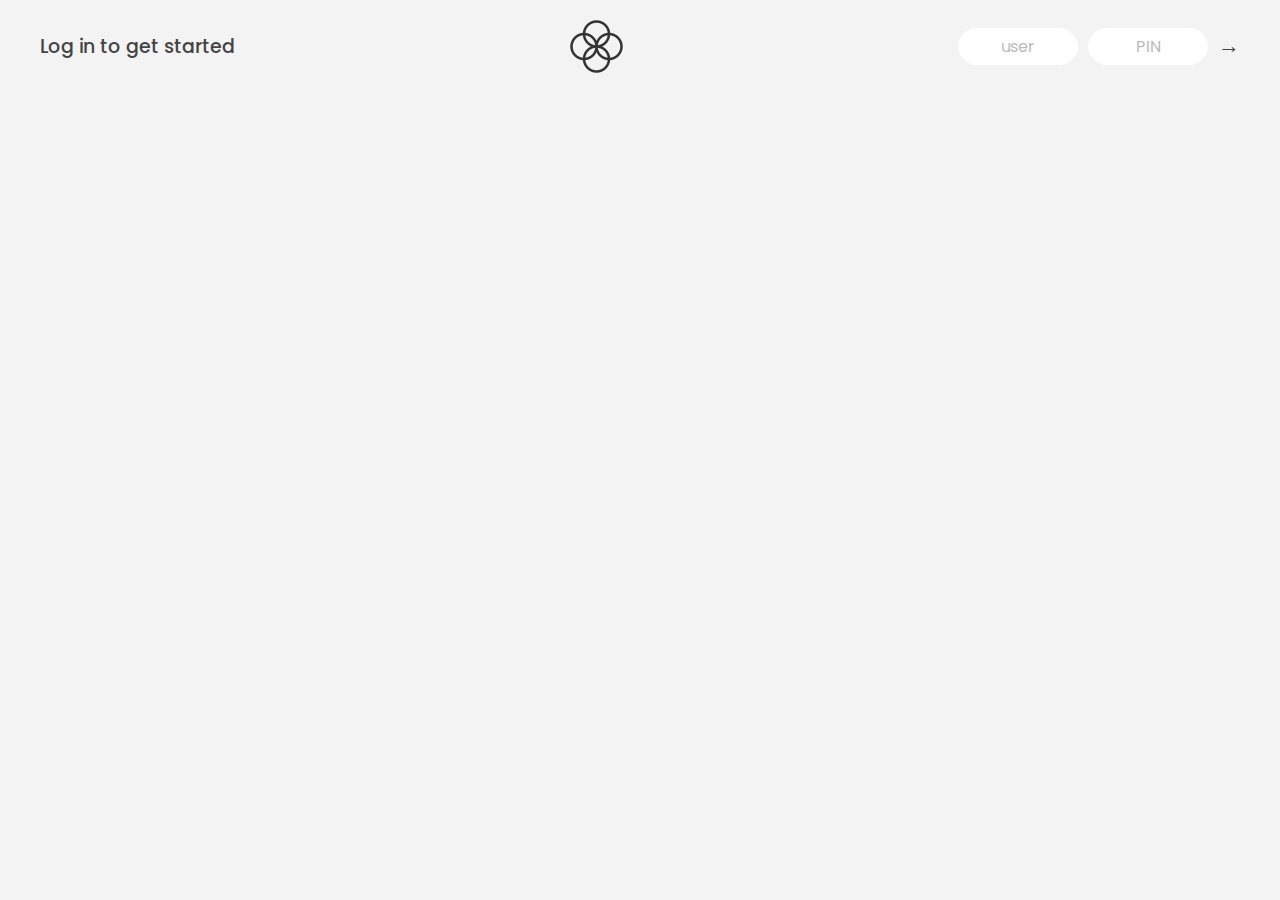
==== Array/index.html @ 54cf4299 "array  lecture 3 complete" ====
<!DOCTYPE html>
<html lang="en">
  <head>
    <meta charset="UTF-8" />
    <meta name="viewport" content="width=device-width, initial-scale=1.0" />
    <meta http-equiv="X-UA-Compatible" content="ie=edge" />
    <link rel="shortcut icon" type="image/png" href="/icon.png" />

    <link
      href="https://fonts.googleapis.com/css?family=Poppins:400,500,600&display=swap"
      rel="stylesheet"
    />

    <link rel="stylesheet" href="style.css" />
    <title>Bankist</title>
  </head>
  <body>
    <!-- TOP NAVIGATION -->
    <nav>
      <p class="welcome">Log in to get started</p>
      <img src="logo.png" alt="Logo" class="logo" />
      <form class="login">
        <input
          type="text"
          placeholder="user"
          class="login__input login__input--user"
        />
        <!-- In practice, use type="password" -->
        <input
          type="text"
          placeholder="PIN"
          maxlength="4"
          class="login__input login__input--pin"
        />
        <button class="login__btn">&rarr;</button>
      </form>
    </nav>

    <main class="app">
      <!-- BALANCE -->
      <div class="balance">
        <div>
          <p class="balance__label">Current balance</p>
          <p class="balance__date">
            As of <span class="date">05/03/2037</span>
          </p>
        </div>
        <p class="balance__value">0000€</p>
      </div>

      <!-- MOVEMENTS -->
      <div class="movements">
        <div class="movements__row">
          <div class="movements__type movements__type--deposit">2 deposit</div>
          <div class="movements__date">3 days ago</div>
          <div class="movements__value">4 000€</div>
        </div>
        <div class="movements__row">
          <div class="movements__type movements__type--withdrawal">
            1 withdrawal
          </div>
          <div class="movements__date">24/01/2037</div>
          <div class="movements__value">-378€</div>
        </div>
      </div>

      <!-- SUMMARY -->
      <div class="summary">
        <p class="summary__label">In</p>
        <p class="summary__value summary__value--in">0000€</p>
        <p class="summary__label">Out</p>
        <p class="summary__value summary__value--out">0000€</p>
        <p class="summary__label">Interest</p>
        <p class="summary__value summary__value--interest">0000€</p>
        <button class="btn--sort">&downarrow; SORT</button>
      </div>

      <!-- OPERATION: TRANSFERS -->
      <div class="operation operation--transfer">
        <h2>Transfer money</h2>
        <form class="form form--transfer">
          <input type="text" class="form__input form__input--to" />
          <input type="number" class="form__input form__input--amount" />
          <button class="form__btn form__btn--transfer">&rarr;</button>
          <label class="form__label">Transfer to</label>
          <label class="form__label">Amount</label>
        </form>
      </div>

      <!-- OPERATION: LOAN -->
      <div class="operation operation--loan">
        <h2>Request loan</h2>
        <form class="form form--loan">
          <input type="number" class="form__input form__input--loan-amount" />
          <button class="form__btn form__btn--loan">&rarr;</button>
          <label class="form__label form__label--loan">Amount</label>
        </form>
      </div>

      <!-- OPERATION: CLOSE -->
      <div class="operation operation--close">
        <h2>Close account</h2>
        <form class="form form--close">
          <input type="text" class="form__input form__input--user" />
          <input
            type="password"
            maxlength="6"
            class="form__input form__input--pin"
          />
          <button class="form__btn form__btn--close">&rarr;</button>
          <label class="form__label">Confirm user</label>
          <label class="form__label">Confirm PIN</label>
        </form>
      </div>

      <!-- LOGOUT TIMER -->
      <p class="logout-timer">
        You will be logged out in <span class="timer">05:00</span>
      </p>
    </main>

    <!-- <footer>
      &copy; by Jonas Schmedtmann. Don't claim as your own :)
    </footer> -->

    <script src="script.js"></script>
  </body>
</html>
---- Array/style.css ----
/*
 * Use this CSS to learn some intersting techniques,
 * in case you're wondering how I built the UI.
 * Have fun! 😁
 */

* {
  margin: 0;
  padding: 0;
  box-sizing: inherit;
}

html {
  font-size: 62.5%;
  box-sizing: border-box;
}

body {
  font-family: "Poppins", sans-serif;
  color: #444;
  background-color: #f3f3f3;
  height: 100vh;
  padding: 2rem;
}

nav {
  display: flex;
  justify-content: space-between;
  align-items: center;
  padding: 0 2rem;
}

.welcome {
  font-size: 1.9rem;
  font-weight: 500;
}

.logo {
  height: 5.25rem;
}

.login {
  display: flex;
}

.login__input {
  border: none;
  padding: 0.5rem 2rem;
  font-size: 1.6rem;
  font-family: inherit;
  text-align: center;
  width: 12rem;
  border-radius: 10rem;
  margin-right: 1rem;
  color: inherit;
  border: 1px solid #fff;
  transition: all 0.3s;
}

.login__input:focus {
  outline: none;
  border: 1px solid #ccc;
}

.login__input::placeholder {
  color: #bbb;
}

.login__btn {
  border: none;
  background: none;
  font-size: 2.2rem;
  color: inherit;
  cursor: pointer;
  transition: all 0.3s;
}

.login__btn:hover,
.login__btn:focus,
.btn--sort:hover,
.btn--sort:focus {
  outline: none;
  color: #777;
}

/* MAIN */
.app {
  position: relative;
  max-width: 100rem;
  margin: 4rem auto;
  display: grid;
  grid-template-columns: 4fr 3fr;
  grid-template-rows: auto repeat(3, 15rem) auto;
  gap: 2rem;

  /* NOTE This creates the fade in/out anumation */
  opacity: 0;
  transition: all 1s;
}

.balance {
  grid-column: 1 / span 2;
  display: flex;
  align-items: flex-end;
  justify-content: space-between;
  margin-bottom: 2rem;
}

.balance__label {
  font-size: 2.2rem;
  font-weight: 500;
  margin-bottom: -0.2rem;
}

.balance__date {
  font-size: 1.4rem;
  color: #888;
}

.balance__value {
  font-size: 4.5rem;
  font-weight: 400;
}

/* MOVEMENTS */
.movements {
  grid-row: 2 / span 3;
  background-color: #fff;
  border-radius: 1rem;
  overflow: scroll;
}

.movements__row {
  padding: 2.25rem 4rem;
  display: flex;
  align-items: center;
  border-bottom: 1px solid #eee;
}

.movements__type {
  font-size: 1.1rem;
  text-transform: uppercase;
  font-weight: 500;
  color: #fff;
  padding: 0.1rem 1rem;
  border-radius: 10rem;
  margin-right: 2rem;
}

.movements__date {
  font-size: 1.1rem;
  text-transform: uppercase;
  font-weight: 500;
  color: #666;
}

.movements__type--deposit {
  background-image: linear-gradient(to top left, #39b385, #9be15d);
}

.movements__type--withdrawal {
  background-image: linear-gradient(to top left, #e52a5a, #ff585f);
}

.movements__value {
  font-size: 1.7rem;
  margin-left: auto;
}

/* SUMMARY */
.summary {
  grid-row: 5 / 6;
  display: flex;
  align-items: baseline;
  padding: 0 0.3rem;
  margin-top: 1rem;
}

.summary__label {
  font-size: 1.2rem;
  font-weight: 500;
  text-transform: uppercase;
  margin-right: 0.8rem;
}

.summary__value {
  font-size: 2.2rem;
  margin-right: 2.5rem;
}

.summary__value--in,
.summary__value--interest {
  color: #66c873;
}

.summary__value--out {
  color: #f5465d;
}

.btn--sort {
  margin-left: auto;
  border: none;
  background: none;
  font-size: 1.3rem;
  font-weight: 500;
  cursor: pointer;
}

/* OPERATIONS */
.operation {
  border-radius: 1rem;
  padding: 3rem 4rem;
  color: #333;
}

.operation--transfer {
  background-image: linear-gradient(to top left, #ffb003, #ffcb03);
}

.operation--loan {
  background-image: linear-gradient(to top left, #39b385, #9be15d);
}

.operation--close {
  background-image: linear-gradient(to top left, #e52a5a, #ff585f);
}

h2 {
  margin-bottom: 1.5rem;
  font-size: 1.7rem;
  font-weight: 600;
  color: #333;
}

.form {
  display: grid;
  grid-template-columns: 2.5fr 2.5fr 1fr;
  grid-template-rows: auto auto;
  gap: 0.4rem 1rem;
}

/* Exceptions for interst */
.form.form--loan {
  grid-template-columns: 2.5fr 1fr 2.5fr;
}
.form__label--loan {
  grid-row: 2;
}
/* End exceptions */

.form__input {
  width: 100%;
  border: none;
  background-color: rgba(255, 255, 255, 0.4);
  font-family: inherit;
  font-size: 1.5rem;
  text-align: center;
  color: #333;
  padding: 0.3rem 1rem;
  border-radius: 0.7rem;
  transition: all 0.3s;
}

.form__input:focus {
  outline: none;
  background-color: rgba(255, 255, 255, 0.6);
}

.form__label {
  font-size: 1.3rem;
  text-align: center;
}

.form__btn {
  border: none;
  border-radius: 0.7rem;
  font-size: 1.8rem;
  background-color: #fff;
  cursor: pointer;
  transition: all 0.3s;
}

.form__btn:focus {
  outline: none;
  background-color: rgba(255, 255, 255, 0.8);
}

.logout-timer {
  padding: 0 0.3rem;
  margin-top: 1.9rem;
  text-align: right;
  font-size: 1.25rem;
}

.timer {
  font-weight: 600;
}
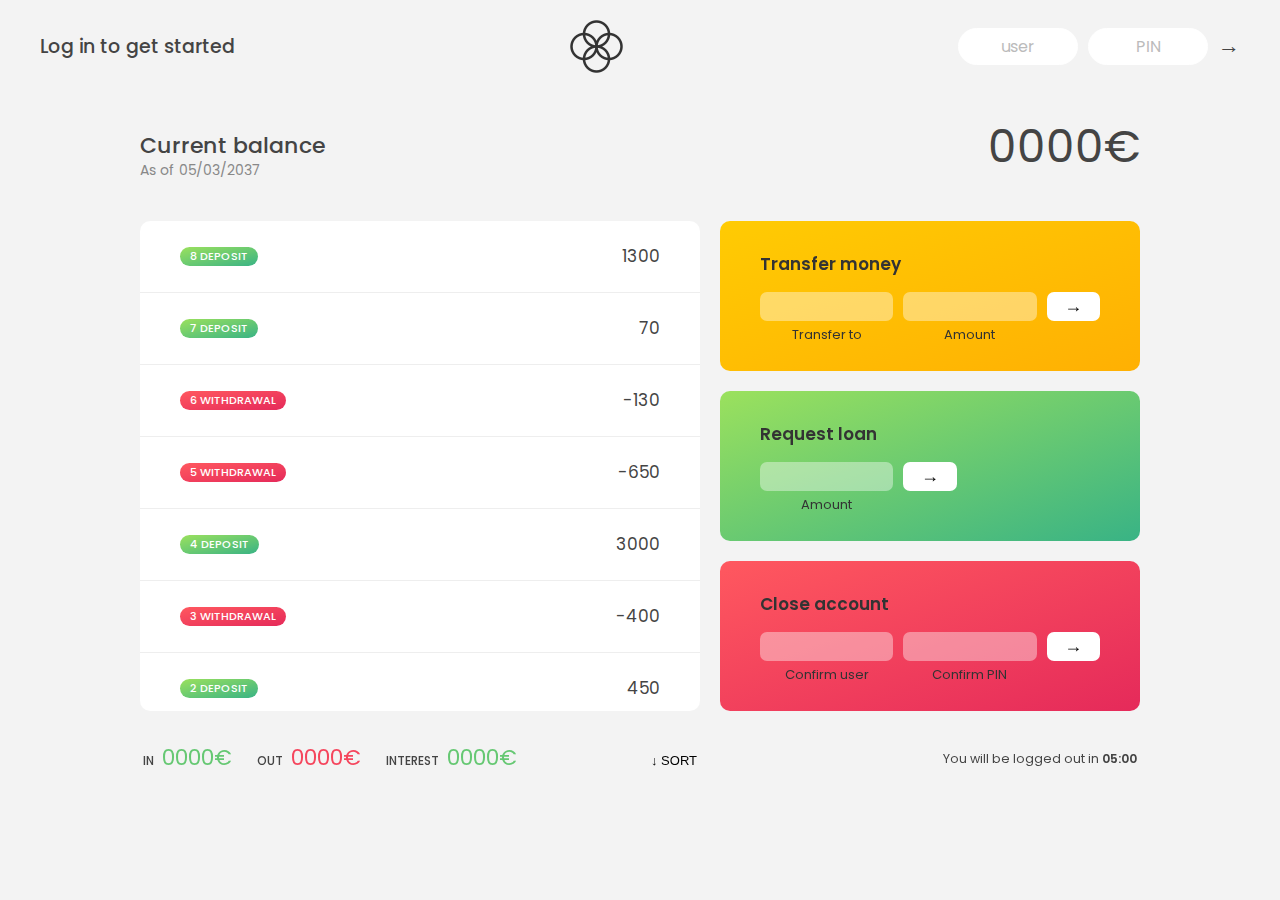
==== commit 057d2154: "Computing username Complete using map" ====
--- a/Array/index.html
+++ b/Array/index.html
@@ -123,6 +123,9 @@
       &copy; by Jonas Schmedtmann. Don't claim as your own :)
     </footer> -->
 
-    <script src="script.js"></script>
+    <!-- <script src="arraySliceSplitConcat.js"></script> -->
+
+    <!-- <script src="mapmethod.js"></script> -->
+    <script src="BankProject.js"></script>
   </body>
 </html>
--- a/Array/style.css
+++ b/Array/style.css
@@ -16,7 +16,7 @@
 }
 
 body {
-  font-family: "Poppins", sans-serif;
+  font-family: 'Poppins', sans-serif;
   color: #444;
   background-color: #f3f3f3;
   height: 100vh;
@@ -94,7 +94,7 @@
   gap: 2rem;
 
   /* NOTE This creates the fade in/out anumation */
-  opacity: 0;
+  /* opacity: 0; */
   transition: all 1s;
 }
 
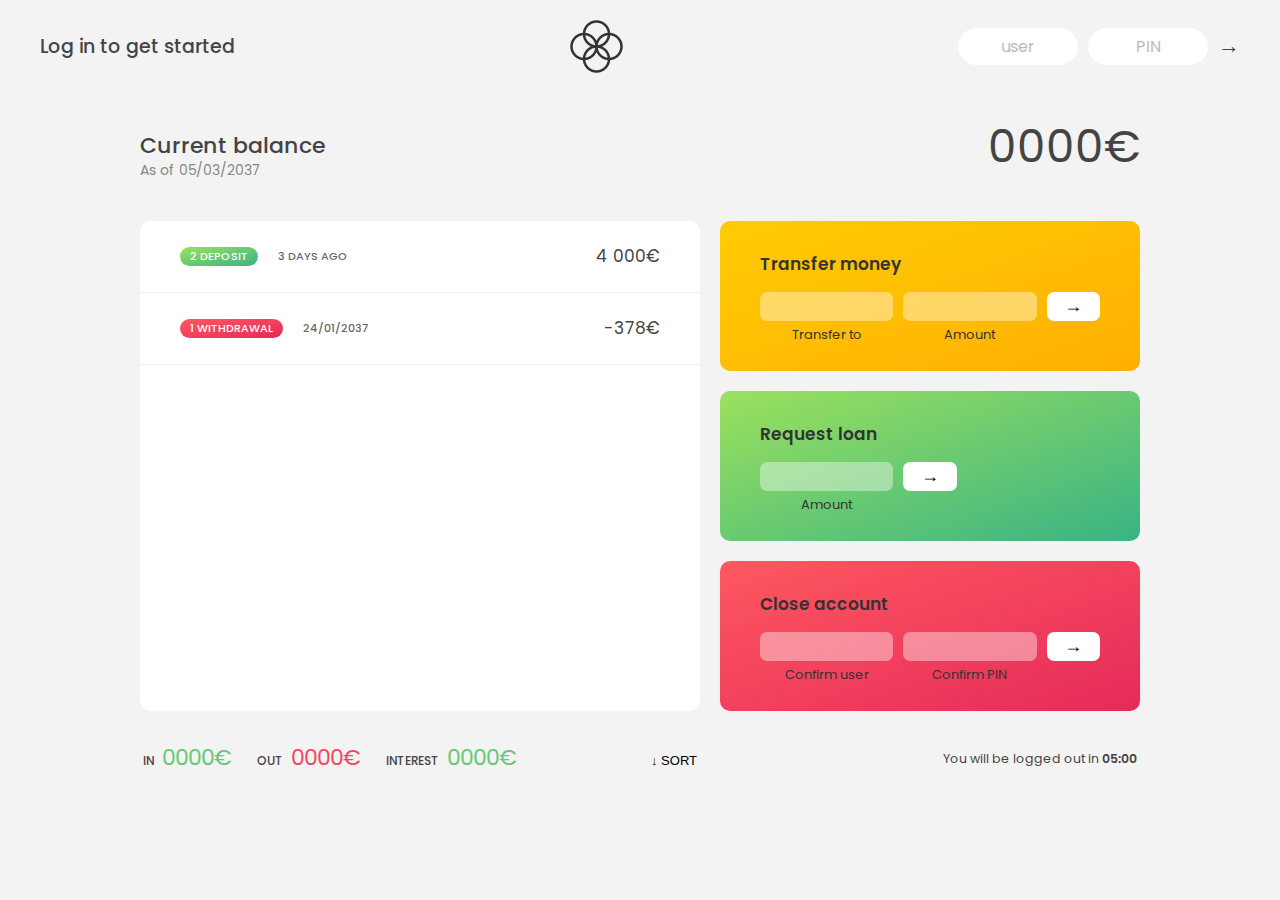
==== commit d13cdd1b: "task 2 done in working with array" ====
--- a/Array/index.html
+++ b/Array/index.html
@@ -126,6 +126,9 @@
     <!-- <script src="arraySliceSplitConcat.js"></script> -->
 
     <!-- <script src="mapmethod.js"></script> -->
-    <script src="BankProject.js"></script>
+    <!-- <script src="BankProject.js"></script> -->
+    <!-- <script src="filterMethod.js"></script>  -->
+    <!-- <script src="reduceMethod.js"></script> -->
+    <script src="task1.js"></script>
   </body>
 </html>
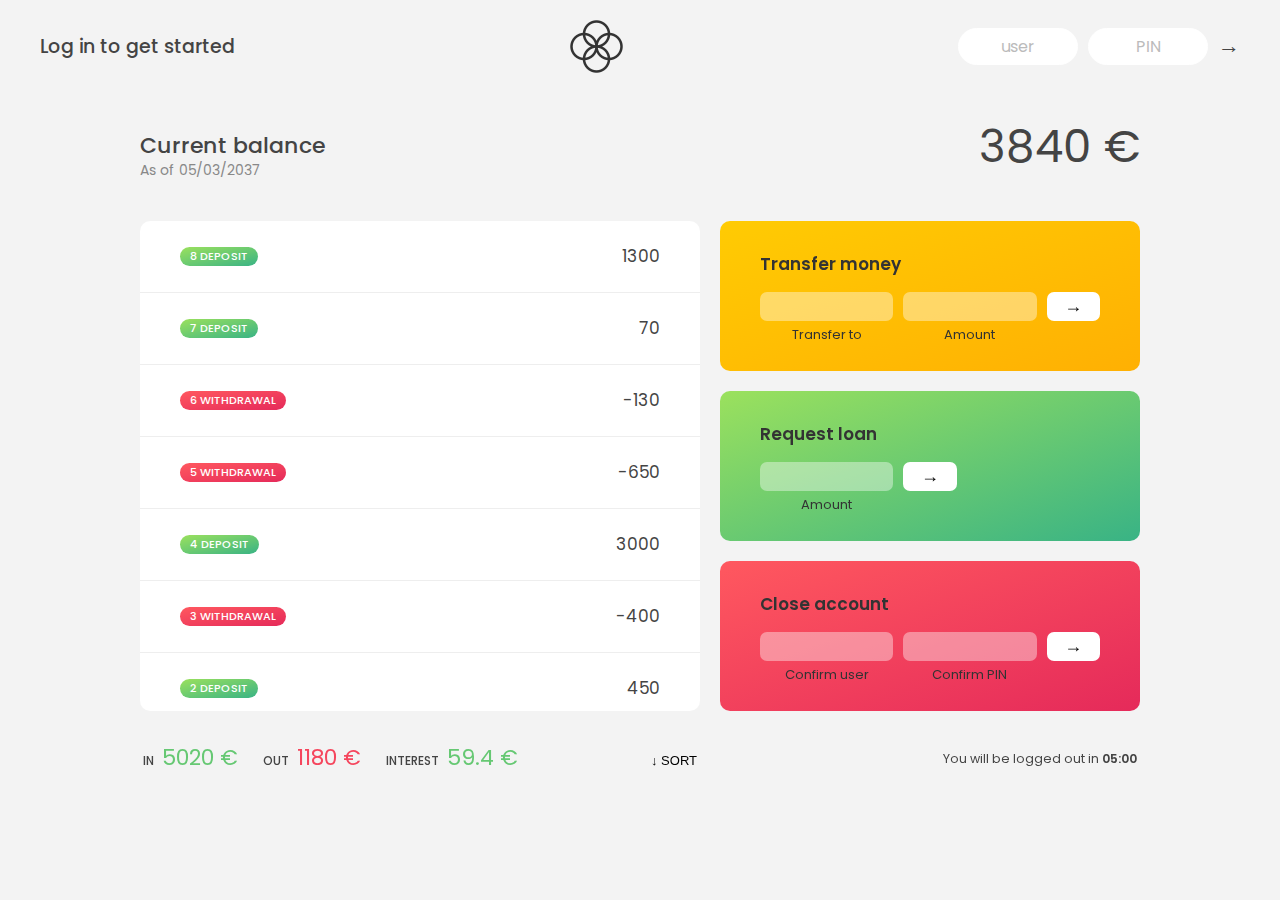
==== commit 38259223: "chaining method complete" ====
--- a/Array/index.html
+++ b/Array/index.html
@@ -129,6 +129,6 @@
     <!-- <script src="BankProject.js"></script> -->
     <!-- <script src="filterMethod.js"></script>  -->
     <!-- <script src="reduceMethod.js"></script> -->
-    <script src="task1.js"></script>
+    <script src="BankProject.js"></script>
   </body>
 </html>
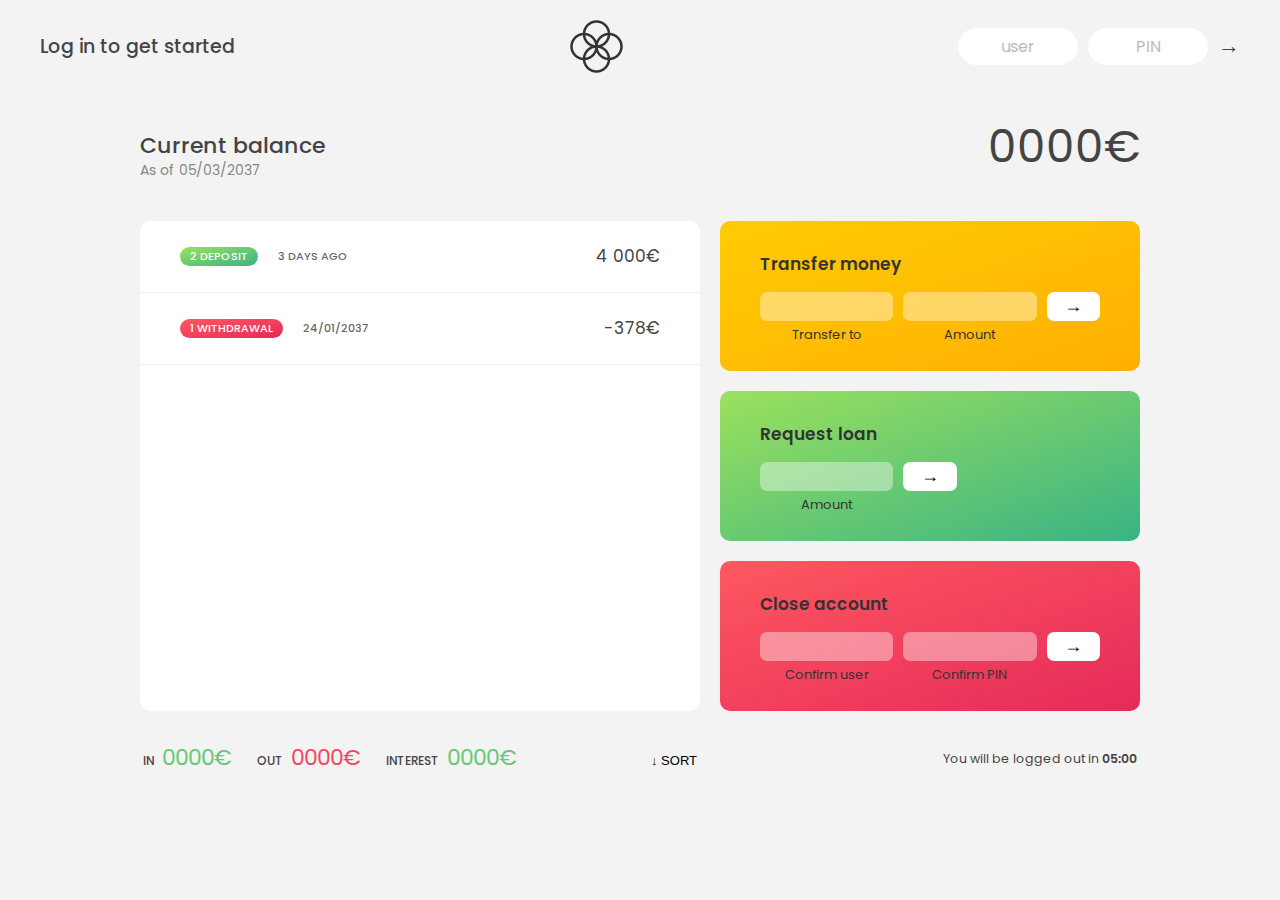
==== commit 791d8307: "Coding challenge 3 complete" ====
--- a/Array/index.html
+++ b/Array/index.html
@@ -129,6 +129,7 @@
     <!-- <script src="BankProject.js"></script> -->
     <!-- <script src="filterMethod.js"></script>  -->
     <!-- <script src="reduceMethod.js"></script> -->
-    <script src="BankProject.js"></script>
+    <!-- <script src="BankProject.js"></script> -->
+    <script src="AllSectiontask.js"></script>
   </body>
 </html>
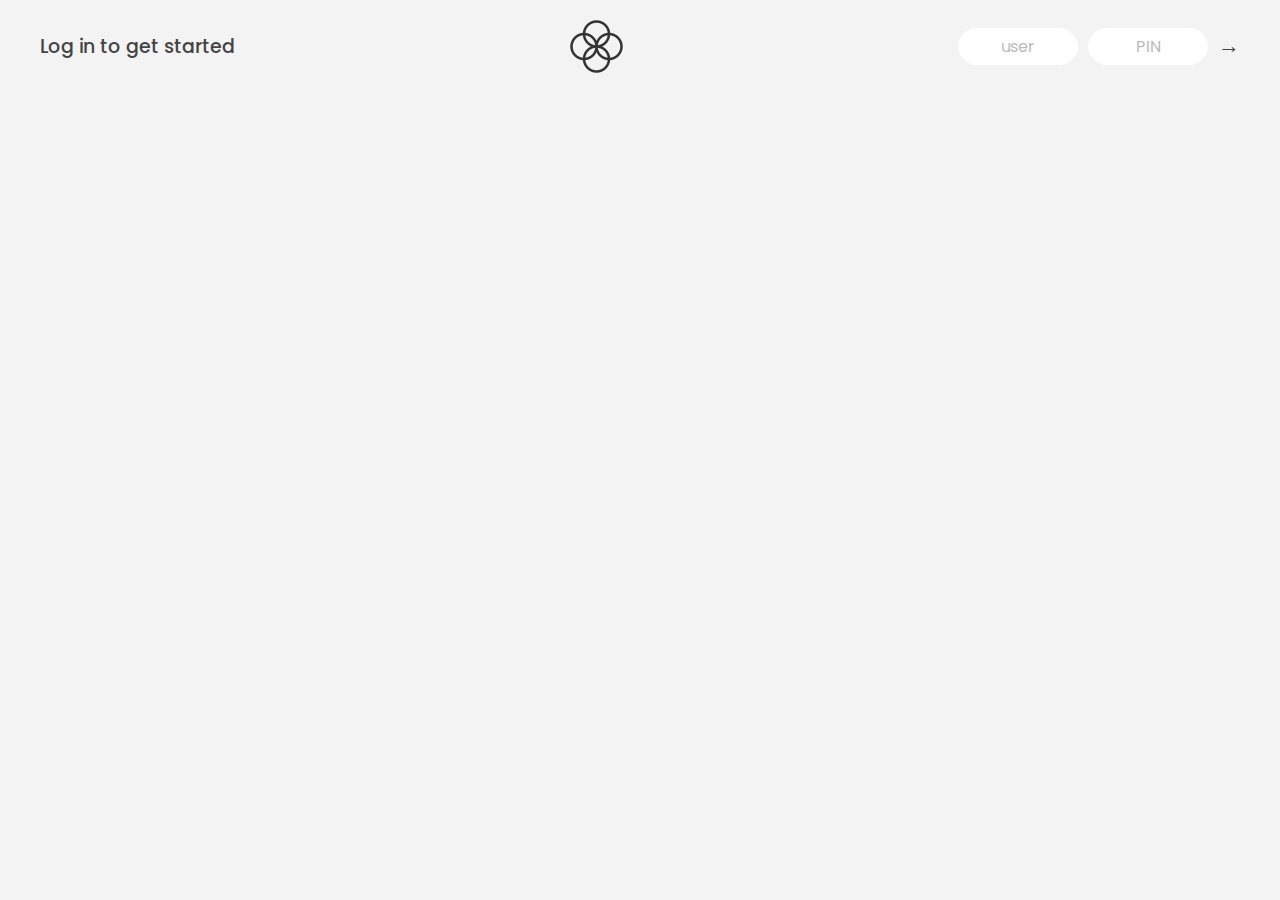
==== commit 8bc47ef1: "user login and user wise data shoe complete Bank project" ====
--- a/Array/index.html
+++ b/Array/index.html
@@ -129,7 +129,7 @@
     <!-- <script src="BankProject.js"></script> -->
     <!-- <script src="filterMethod.js"></script>  -->
     <!-- <script src="reduceMethod.js"></script> -->
-    <!-- <script src="BankProject.js"></script> -->
-    <script src="AllSectiontask.js"></script>
+    <script src="BankProject.js"></script>
+    <!-- <script src="AllSectiontask.js"></script> -->
   </body>
 </html>
--- a/Array/style.css
+++ b/Array/style.css
@@ -94,7 +94,7 @@
   gap: 2rem;
 
   /* NOTE This creates the fade in/out anumation */
-  /* opacity: 0; */
+  opacity: 0;
   transition: all 1s;
 }
 
